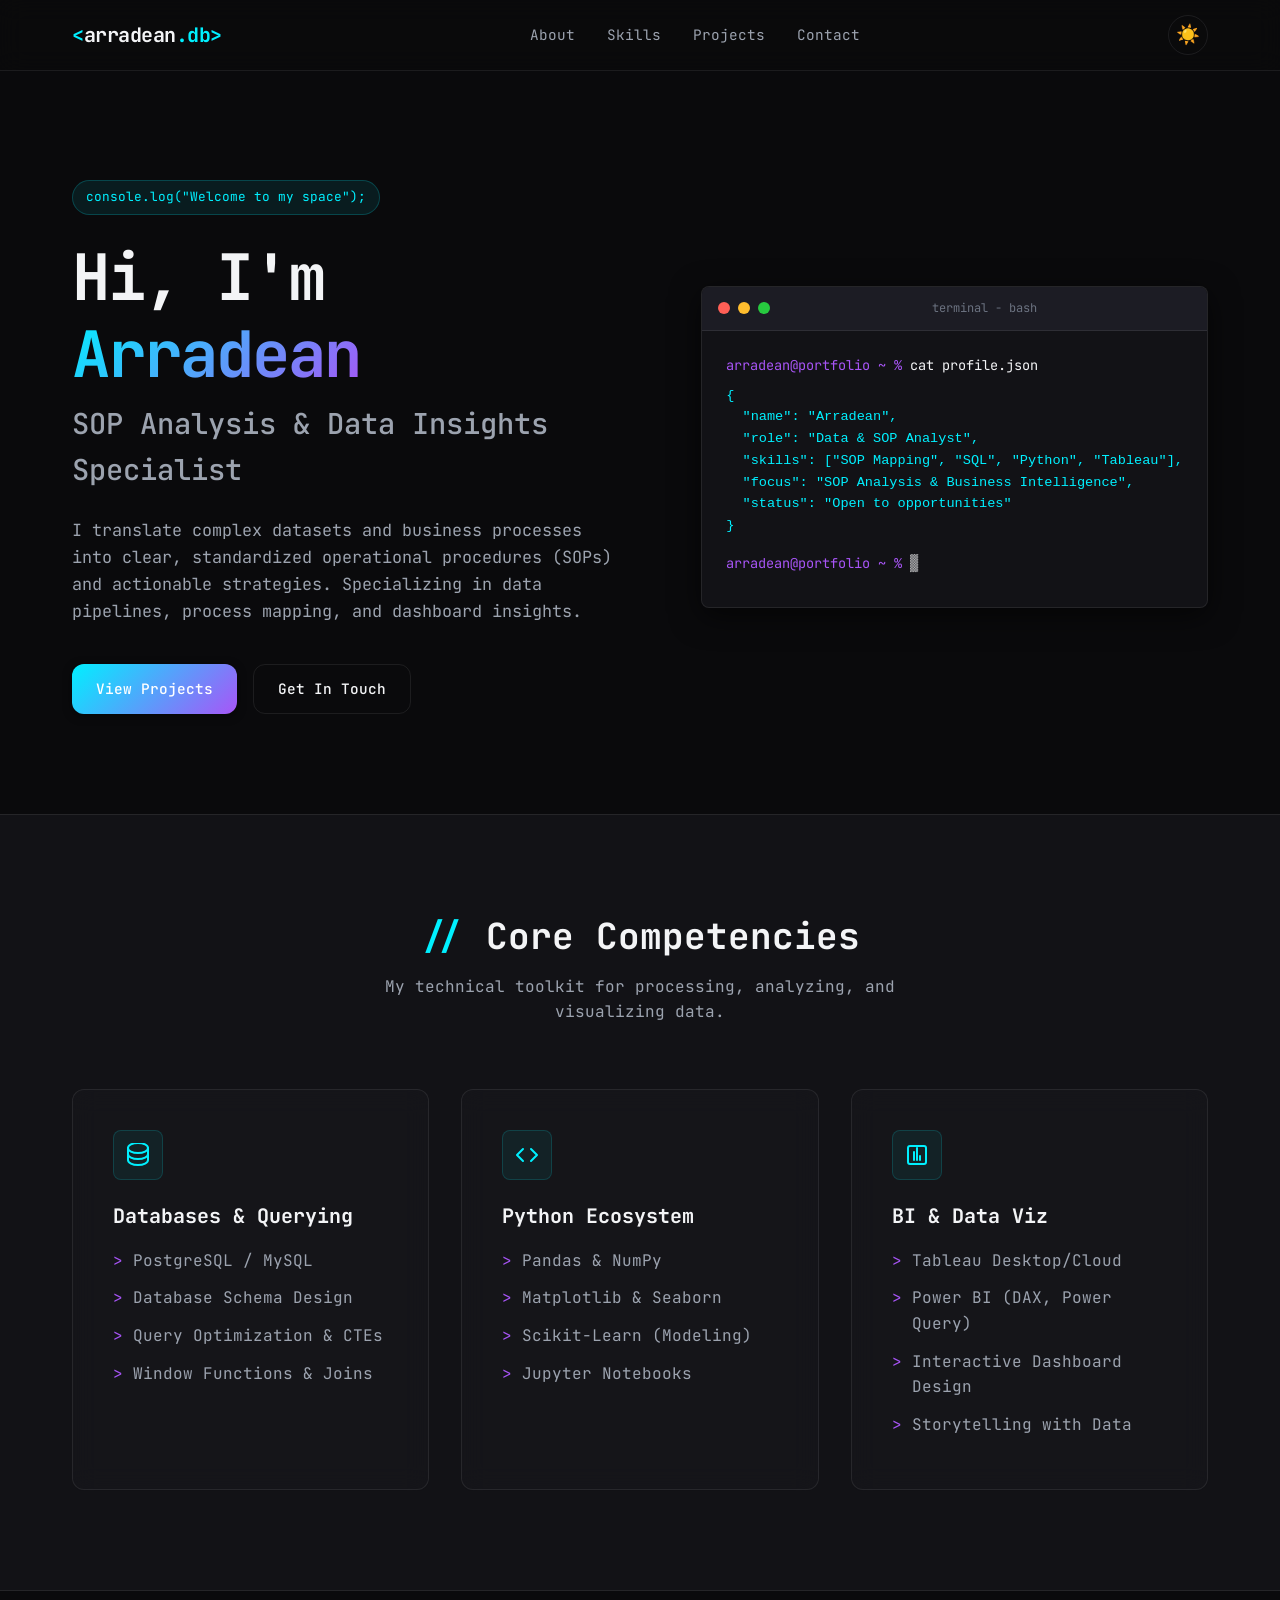
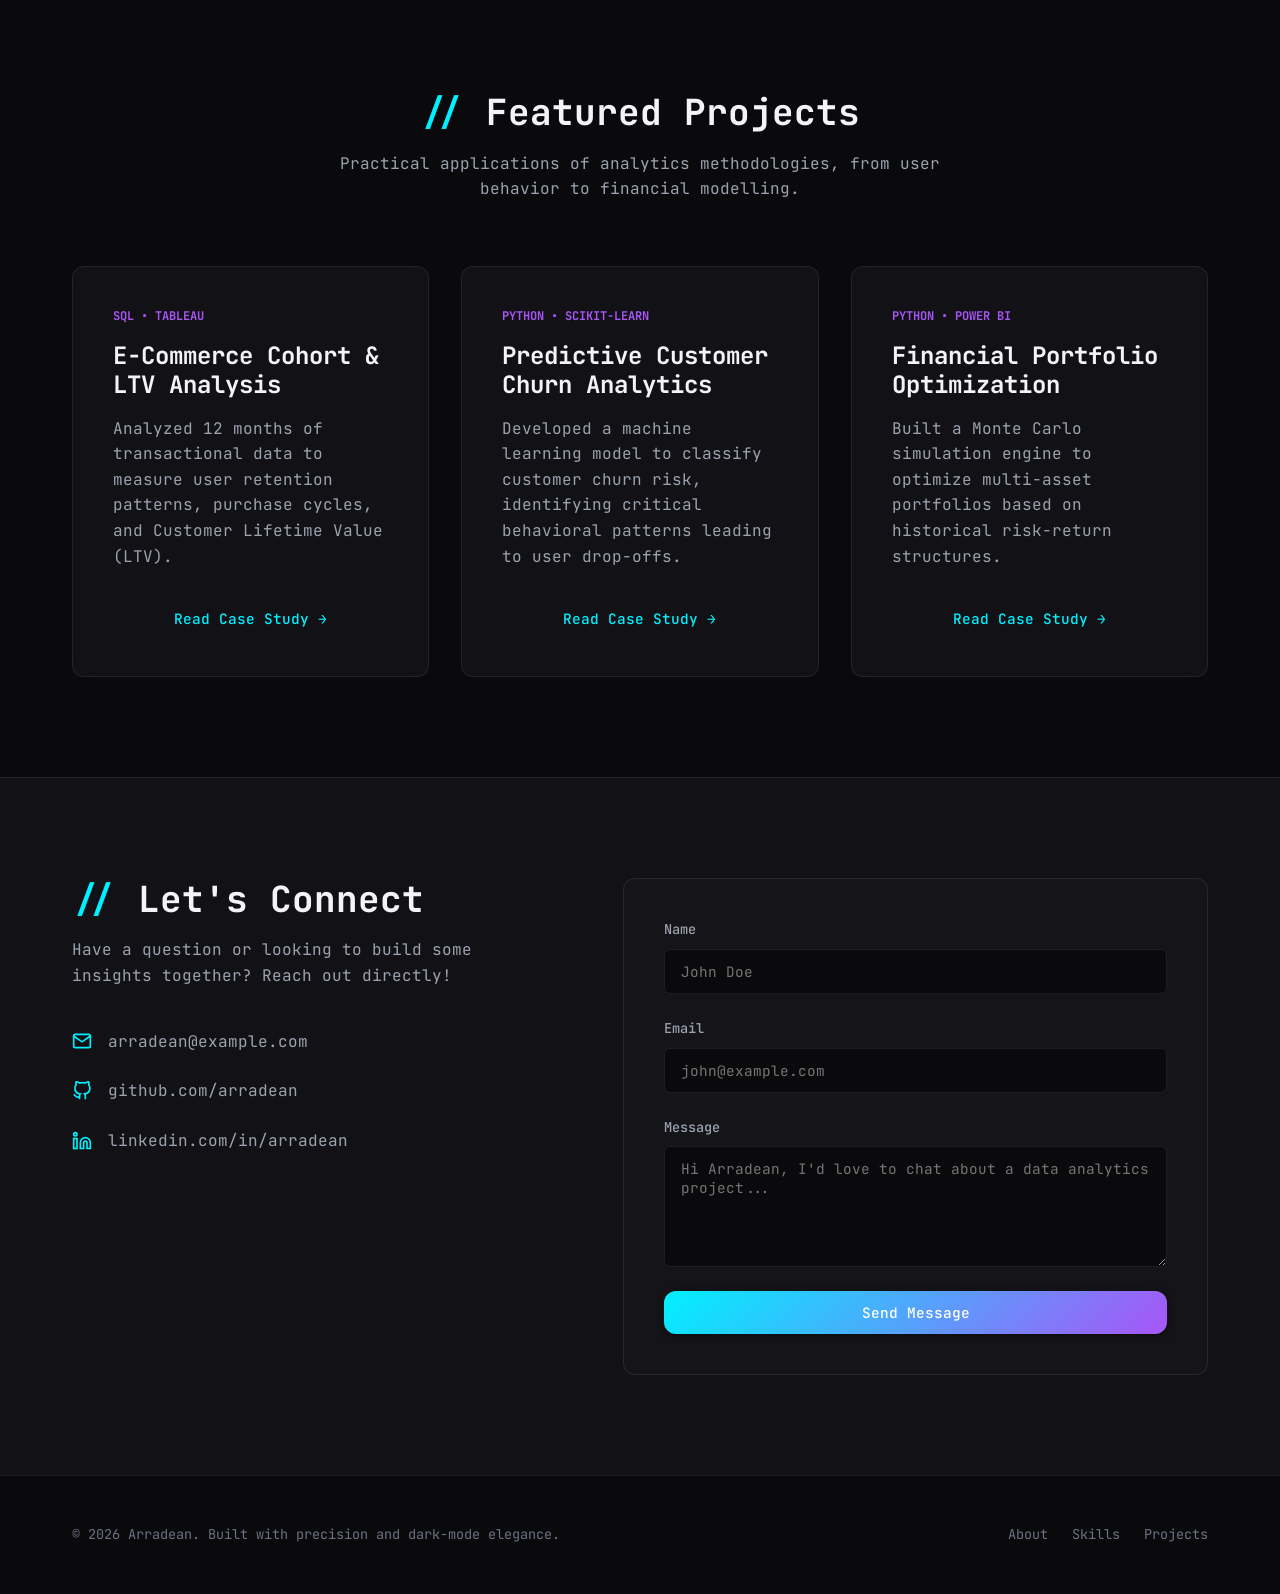
==== docs/index.html @ d12e2d1c "Move portfolio files to docs/ folder for GitHub Pages deployment and update README.md" ====
<!DOCTYPE html>
<html lang="en">
<head>
  <meta charset="UTF-8">
  <meta name="viewport" content="width=device-width, initial-scale=1.0">
  <title>Arradean | Data Analyst Portfolio</title>
  <meta name="description" content="Portfolio of Arradean, a professional Data Analyst specializing in SQL, Python, Tableau, and business insights.">
  <link rel="stylesheet" href="style.css">
  <!-- Google Fonts: JetBrains Mono & Inter -->
  <link rel="preconnect" href="https://fonts.googleapis.com">
  <link rel="preconnect" href="https://fonts.gstatic.com" crossorigin>
  <link href="https://fonts.googleapis.com/css2?family=Inter:wght@300;400;500;600;700&family=JetBrains+Mono:wght@300;400;500;700&display=swap" rel="stylesheet">
</head>
<body>

  <!-- Navigation -->
  <header id="site-header">
    <div class="container nav-container">
      <a href="#" class="logo">
        <span class="accent">&lt;</span>arradean<span class="accent">.db&gt;</span>
      </a>
      <nav id="main-nav">
        <ul>
          <li><a href="#about" class="nav-link">About</a></li>
          <li><a href="#skills" class="nav-link">Skills</a></li>
          <li><a href="#projects" class="nav-link">Projects</a></li>
          <li><a href="#contact" class="nav-link">Contact</a></li>
        </ul>
      </nav>
      <div class="theme-switch-container">
        <button id="theme-toggle" class="btn-icon" aria-label="Toggle Light/Dark Theme">
          <!-- Icon will be dynamically injected by JS -->
        </button>
      </div>
    </div>
  </header>

  <!-- Hero Section -->
  <section id="about" class="hero-section">
    <div class="container hero-container">
      <div class="hero-content">
        <div class="badge">console.log("Welcome to my space");</div>
        <h1 class="hero-title">Hi, I'm <span class="text-gradient">Arradean</span></h1>
        <p class="hero-subtitle">SOP Analysis & Data Insights Specialist</p>
        <p class="hero-description">
          I translate complex datasets and business processes into clear, standardized operational procedures (SOPs) and actionable strategies. Specializing in data pipelines, process mapping, and dashboard insights.
        </p>
        <div class="hero-actions">
          <a href="#projects" class="btn btn-primary" id="btn-hero-projects">View Projects</a>
          <a href="#contact" class="btn btn-secondary" id="btn-hero-contact">Get In Touch</a>
        </div>
      </div>
      <div class="hero-visual">
        <div class="console-box">
          <div class="console-header">
            <span class="dot red"></span>
            <span class="dot yellow"></span>
            <span class="dot green"></span>
            <span class="console-title">terminal - bash</span>
          </div>
          <div class="console-body">
            <p class="console-line"><span class="c-prompt">arradean@portfolio ~ %</span> cat profile.json</p>
            <pre class="console-output"><code>{
  "name": "Arradean",
  "role": "Data & SOP Analyst",
  "skills": ["SOP Mapping", "SQL", "Python", "Tableau"],
  "focus": "SOP Analysis & Business Intelligence",
  "status": "Open to opportunities"
}</code></pre>
            <p class="console-line"><span class="c-prompt">arradean@portfolio ~ %</span> <span class="blink">▒</span></p>
          </div>
        </div>
      </div>
    </div>
  </section>

  <!-- Skills Section -->
  <section id="skills" class="skills-section">
    <div class="container">
      <div class="section-header">
        <h2 class="section-title"><span class="accent">//</span> Core Competencies</h2>
        <p class="section-desc">My technical toolkit for processing, analyzing, and visualizing data.</p>
      </div>
      
      <div class="skills-grid">
        <!-- Databases & SQL -->
        <div class="skill-card">
          <div class="skill-icon">
            <svg viewBox="0 0 24 24" width="24" height="24" stroke="currentColor" stroke-width="2" fill="none" stroke-linecap="round" stroke-linejoin="round"><path d="M12 22c5.523 0 10-2.239 10-5V5c0-2.761-4.477-5-10-5S2 2.239 2 5v12c0 2.761 4.477 5 10 5z"></path><path d="M22 5c0 2.761-4.477 5-10 5S2 7.761 2 5"></path><path d="M22 11c0 2.761-4.477 5-10 5S2 13.761 2 11"></path></svg>
          </div>
          <h3 class="skill-title">Databases & Querying</h3>
          <ul class="skill-list">
            <li>PostgreSQL / MySQL</li>
            <li>Database Schema Design</li>
            <li>Query Optimization & CTEs</li>
            <li>Window Functions & Joins</li>
          </ul>
        </div>

        <!-- Programming & Libraries -->
        <div class="skill-card">
          <div class="skill-icon">
            <svg viewBox="0 0 24 24" width="24" height="24" stroke="currentColor" stroke-width="2" fill="none" stroke-linecap="round" stroke-linejoin="round"><polyline points="16 18 22 12 16 6"></polyline><polyline points="8 6 2 12 8 18"></polyline></svg>
          </div>
          <h3 class="skill-title">Python Ecosystem</h3>
          <ul class="skill-list">
            <li>Pandas & NumPy</li>
            <li>Matplotlib & Seaborn</li>
            <li>Scikit-Learn (Modeling)</li>
            <li>Jupyter Notebooks</li>
          </ul>
        </div>

        <!-- Business Intelligence -->
        <div class="skill-card">
          <div class="skill-icon">
            <svg viewBox="0 0 24 24" width="24" height="24" stroke="currentColor" stroke-width="2" fill="none" stroke-linecap="round" stroke-linejoin="round"><rect x="3" y="3" width="18" height="18" rx="2" ry="2"></rect><line x1="9" y1="9" x2="9" y2="17"></line><line x1="15" y1="13" x2="15" y2="17"></line><line x1="12" y1="5" x2="12" y2="17"></line></svg>
          </div>
          <h3 class="skill-title">BI & Data Viz</h3>
          <ul class="skill-list">
            <li>Tableau Desktop/Cloud</li>
            <li>Power BI (DAX, Power Query)</li>
            <li>Interactive Dashboard Design</li>
            <li>Storytelling with Data</li>
          </ul>
        </div>
      </div>
    </div>
  </section>

  <!-- Projects Section -->
  <section id="projects" class="projects-section">
    <div class="container">
      <div class="section-header">
        <h2 class="section-title"><span class="accent">//</span> Featured Projects</h2>
        <p class="section-desc">Practical applications of analytics methodologies, from user behavior to financial modelling.</p>
      </div>

      <div class="projects-grid">
        <!-- Project 1 -->
        <div class="project-card" data-project="cohort">
          <div class="project-tag">SQL • Tableau</div>
          <h3 class="project-title">E-Commerce Cohort & LTV Analysis</h3>
          <p class="project-description">
            Analyzed 12 months of transactional data to measure user retention patterns, purchase cycles, and Customer Lifetime Value (LTV).
          </p>
          <button class="btn btn-text" id="btn-project-cohort">Read Case Study &rarr;</button>
        </div>

        <!-- Project 2 -->
        <div class="project-card" data-project="churn">
          <div class="project-tag">Python • Scikit-Learn</div>
          <h3 class="project-title">Predictive Customer Churn Analytics</h3>
          <p class="project-description">
            Developed a machine learning model to classify customer churn risk, identifying critical behavioral patterns leading to user drop-offs.
          </p>
          <button class="btn btn-text" id="btn-project-churn">Read Case Study &rarr;</button>
        </div>

        <!-- Project 3 -->
        <div class="project-card" data-project="finance">
          <div class="project-tag">Python • Power BI</div>
          <h3 class="project-title">Financial Portfolio Optimization</h3>
          <p class="project-description">
            Built a Monte Carlo simulation engine to optimize multi-asset portfolios based on historical risk-return structures.
          </p>
          <button class="btn btn-text" id="btn-project-finance">Read Case Study &rarr;</button>
        </div>
      </div>
    </div>
  </section>

  <!-- Dialog / Modals for Projects -->
  
  <!-- Project 1 Modal: Cohort -->
  <dialog id="modal-cohort" class="project-dialog">
    <div class="dialog-content">
      <div class="dialog-header">
        <h3>E-Commerce Cohort & LTV Analysis</h3>
        <button class="btn-close" aria-label="Close modal">&times;</button>
      </div>
      <div class="dialog-body">
        <h4>Overview</h4>
        <p>This project models customer repeat-purchase behavior to estimate Customer Lifetime Value (LTV) and evaluate cohorts. It enables growth teams to optimize Customer Acquisition Cost (CAC) thresholds.</p>
        
        <h4>Methodology</h4>
        <ol>
          <li>Aggregated invoice transactions in PostgreSQL.</li>
          <li>Segmented users by acquisition month (cohorts) and tracked index months.</li>
          <li>Calculated cumulative LTV metrics and retention rates.</li>
        </ol>

        <h4>SQL Cohort Matrix Query</h4>
        <pre class="code-block"><code>WITH cohort_acquisition AS (
  SELECT customer_id, DATE_TRUNC('month', MIN(order_date)) AS cohort_month
  FROM orders
  GROUP BY 1
),
cohort_index AS (
  SELECT o.customer_id,
         o.order_amount,
         EXTRACT(year FROM age(o.order_date, ca.cohort_month)) * 12 +
         EXTRACT(month FROM age(o.order_date, ca.cohort_month)) AS index_month
  FROM orders o
  JOIN cohort_acquisition ca ON o.customer_id = ca.customer_id
)
SELECT cohort_month,
       index_month,
       COUNT(DISTINCT customer_id) AS active_users,
       SUM(order_amount) AS revenue
FROM cohort_index
GROUP BY 1, 2;</code></pre>

        <h4>Key Insights</h4>
        <ul>
          <li><strong>Retention Dropoff:</strong> 42% drop in active customers by Month 2, suggesting a need for stronger onboarding engagement.</li>
          <li><strong>High-Value Cohorts:</strong> The November cohort showed 18% higher LTV by Month 6, driven by holiday sales and targeted email marketing.</li>
        </ul>
      </div>
    </div>
  </dialog>

  <!-- Project 2 Modal: Churn -->
  <dialog id="modal-churn" class="project-dialog">
    <div class="dialog-content">
      <div class="dialog-header">
        <h3>Predictive Customer Churn Analytics</h3>
        <button class="btn-close" aria-label="Close modal">&times;</button>
      </div>
      <div class="dialog-body">
        <h4>Overview</h4>
        <p>Customer churn directly harms revenue. This project builds a machine learning classification model to identify users exhibiting high-churn behavior, allowing proactive support outreach.</p>

        <h4>Model Details</h4>
        <p>Using a Random Forest Classifier on historical app engagement metrics, we achieved an 87% recall rate, meaning we successfully identified 87% of potential churners before they deactivated.</p>

        <h4>Python Model Pipeline Snippet</h4>
        <pre class="code-block"><code>import pandas as pd
from sklearn.model_selection import train_test_split
from sklearn.ensemble import RandomForestClassifier
from sklearn.metrics import classification_report

# Load user profile & usage aggregates
df = pd.read_csv('user_metrics.csv')
X = df.drop(columns=['user_id', 'churned'])
y = df['churned']

X_train, X_test, y_train, y_test = train_test_split(
    X, y, test_size=0.2, random_state=42, stratify=y
)

# Initialize Random Forest
model = RandomForestClassifier(n_estimators=100, max_depth=8, random_state=42)
model.fit(X_train, y_train)

# Evaluate
preds = model.predict(X_test)
print(classification_report(y_test, preds))</code></pre>

        <h4>Key Insights</h4>
        <ul>
          <li><strong>Feature Importance:</strong> "Days since last login" and "Customer service calls" were the strongest indicators of churn risk.</li>
          <li><strong>Actionable Strategy:</strong> Recommended triggering automated re-engagement emails when a customer reaches 7 consecutive days of inactivity.</li>
        </ul>
      </div>
    </div>
  </dialog>

  <!-- Project 3 Modal: Finance -->
  <dialog id="modal-finance" class="project-dialog">
    <div class="dialog-content">
      <div class="dialog-header">
        <h3>Financial Portfolio Optimization</h3>
        <button class="btn-close" aria-label="Close modal">&times;</button>
      </div>
      <div class="dialog-body">
        <h4>Overview</h4>
        <p>Applying Modern Portfolio Theory (MPT), this project uses quantitative simulation to determine optimal asset allocation percentages that maximize return profiles for a given level of risk.</p>

        <h4>Methodology</h4>
        <p>We perform a Monte Carlo simulation generated over 10,000 distinct allocation weight scenarios for 5 asset classes (Equities, Bonds, Commodities, Real Estate, Cryptocurrencies) to calculate their Sharpe ratios.</p>

        <h4>Python Portfolio Simulation Snippet</h4>
        <pre class="code-block"><code>import numpy as np

# Mocking return averages and covariance matrix
num_portfolios = 10000
num_assets = 5
results = np.zeros((3, num_portfolios))

for i in range(num_portfolios):
    weights = np.random.random(num_assets)
    weights /= np.sum(weights) # Normalize to sum to 1.0
    
    # Calculate portfolio return and volatility
    p_return = np.sum(weights * asset_returns) * 252
    p_volatility = np.sqrt(np.dot(weights.T, np.dot(cov_matrix * 252, weights)))
    
    results[0,i] = p_return
    results[1,i] = p_volatility
    results[2,i] = (p_return - risk_free_rate) / p_volatility # Sharpe Ratio</code></pre>

        <h4>Key Insights</h4>
        <ul>
          <li><strong>Efficient Frontier:</strong> Revealed that an allocation of 45% Equities, 35% Bonds, 10% Gold, 5% Real Estate, and 5% Cryptocurrencies yielded the optimal Sharpe ratio of 1.42.</li>
          <li><strong>Risk Mitigation:</strong> Adding commodities dynamically reduced overall portfolio volatility by 14% while retaining steady returns.</li>
        </ul>
      </div>
    </div>
  </dialog>

  <!-- Contact Section -->
  <section id="contact" class="contact-section">
    <div class="container contact-container">
      <div class="contact-header">
        <h2 class="section-title"><span class="accent">//</span> Let's Connect</h2>
        <p class="section-desc">Have a question or looking to build some insights together? Reach out directly!</p>
        
        <div class="contact-details">
          <div class="contact-item">
            <svg viewBox="0 0 24 24" width="20" height="20" stroke="currentColor" stroke-width="2" fill="none"><path d="M4 4h16c1.1 0 2 .9 2 2v12c0 1.1-.9 2-2 2H4c-1.1 0-2-.9-2-2V6c0-1.1.9-2 2-2z"></path><polyline points="22,6 12,13 2,6"></polyline></svg>
            <a href="mailto:arradean@example.com">arradean@example.com</a>
          </div>
          <div class="contact-item">
            <svg viewBox="0 0 24 24" width="20" height="20" stroke="currentColor" stroke-width="2" fill="none"><path d="M9 19c-5 1.5-5-2.5-7-3m14 6v-3.87a3.37 3.37 0 0 0-.94-2.61c3.14-.35 6.44-1.54 6.44-7A5.44 5.44 0 0 0 20 4.77 5.07 5.07 0 0 0 19.91 1S18.73.65 16 2.48a13.38 13.38 0 0 0-7 0C6.27.65 5.09 1 5.09 1A5.07 5.07 0 0 0 5 4.77a5.44 5.44 0 0 0-1.5 3.78c0 5.42 3.3 6.61 6.44 7A3.37 3.37 0 0 0 9 18.13V22"></path></svg>
            <a href="https://github.com/arradean" target="_blank" rel="noopener noreferrer">github.com/arradean</a>
          </div>
          <div class="contact-item">
            <svg viewBox="0 0 24 24" width="20" height="20" stroke="currentColor" stroke-width="2" fill="none"><path d="M16 8a6 6 0 0 1 6 6v7h-4v-7a2 2 0 0 0-2-2 2 2 0 0 0-2 2v7h-4v-7a6 6 0 0 1 6-6z"></path><rect x="2" y="9" width="4" height="12"></rect><circle cx="4" cy="4" r="2"></circle></svg>
            <a href="https://linkedin.com/in/arradean" target="_blank" rel="noopener noreferrer">linkedin.com/in/arradean</a>
          </div>
        </div>
      </div>
      
      <div class="contact-form-container">
        <form class="contact-form" id="contact-form" onsubmit="event.preventDefault(); alert('Message sent! Thank you.');">
          <div class="form-group">
            <label for="form-name">Name</label>
            <input type="text" id="form-name" required placeholder="John Doe">
          </div>
          <div class="form-group">
            <label for="form-email">Email</label>
            <input type="email" id="form-email" required placeholder="john@example.com">
          </div>
          <div class="form-group">
            <label for="form-message">Message</label>
            <textarea id="form-message" rows="5" required placeholder="Hi Arradean, I'd love to chat about a data analytics project..."></textarea>
          </div>
          <button type="submit" class="btn btn-primary" id="btn-submit-contact">Send Message</button>
        </form>
      </div>
    </div>
  </section>

  <!-- Footer -->
  <footer>
    <div class="container footer-container">
      <p>&copy; 2026 Arradean. Built with precision and dark-mode elegance.</p>
      <div class="footer-links">
        <a href="#about">About</a>
        <a href="#skills">Skills</a>
        <a href="#projects">Projects</a>
      </div>
    </div>
  </footer>

  <script src="app.js"></script>
</body>
</html>
---- docs/style.css ----
/* ==========================================================================
   Arradean's Portfolio Stylesheet
   Theme: Modern Developer Dark Theme
   Font: JetBrains Mono
   ========================================================================== */

/* Theme Variables */
:root {
  --font-mono: 'JetBrains Mono', monospace;
  --font-sans: 'Inter', sans-serif; /* Fallback but JetBrains is primary */
  
  /* Dark Theme Colors */
  --bg-base: #0a0a0c;
  --bg-surface: #121216;
  --bg-card: rgba(24, 24, 28, 0.65);
  --bg-card-hover: rgba(32, 32, 38, 0.8);
  
  --border-color: rgba(255, 255, 255, 0.08);
  --border-color-hover: rgba(0, 240, 255, 0.3);
  
  --text-primary: #f3f4f6;
  --text-secondary: #9ca3af;
  --text-muted: #6b7280;
  
  /* Accents */
  --accent: #00f0ff; /* Neon Cyan */
  --accent-secondary: #a855f7; /* Violet */
  --accent-success: #10b981; /* Emerald */
  --accent-gradient: linear-gradient(135deg, #00f0ff 0%, #a855f7 100%);
  
  --shadow-sm: 0 2px 8px rgba(0, 0, 0, 0.5);
  --shadow-md: 0 8px 30px rgba(0, 0, 0, 0.6);
  --shadow-accent: 0 0 20px rgba(0, 240, 255, 0.15);
  
  --transition: all 0.3s cubic-bezier(0.4, 0, 0.2, 1);
  --border-radius: 12px;
}

/* Light Theme overrides */
body.light-mode {
  --bg-base: #f4f5f7;
  --bg-surface: #ffffff;
  --bg-card: rgba(255, 255, 255, 0.7);
  --bg-card-hover: rgba(240, 242, 245, 0.9);
  
  --border-color: rgba(0, 0, 0, 0.08);
  --border-color-hover: rgba(168, 85, 247, 0.3);
  
  --text-primary: #111827;
  --text-secondary: #4b5563;
  --text-muted: #9ca3af;
  
  --accent: #7c3aed; /* Deep Purple */
  --accent-secondary: #06b6d4; /* Dark Cyan */
  --accent-gradient: linear-gradient(135deg, #7c3aed 0%, #06b6d4 100%);
  
  --shadow-sm: 0 2px 8px rgba(0, 0, 0, 0.05);
  --shadow-md: 0 8px 30px rgba(0, 0, 0, 0.08);
  --shadow-accent: 0 0 20px rgba(124, 58, 237, 0.1);
}

/* Base Styles */
* {
  box-sizing: border-box;
  margin: 0;
  padding: 0;
}

html {
  scroll-behavior: smooth;
  font-size: 16px;
}

body {
  font-family: var(--font-mono);
  background-color: var(--bg-base);
  color: var(--text-primary);
  line-height: 1.6;
  overflow-x: hidden;
  transition: background-color 0.3s ease, color 0.3s ease;
}

.container {
  max-width: 1200px;
  margin: 0 auto;
  padding: 0 2rem;
}

/* Typography */
h1, h2, h3, h4 {
  font-weight: 700;
  line-height: 1.2;
  color: var(--text-primary);
}

a {
  color: inherit;
  text-decoration: none;
  transition: var(--transition);
}

ul {
  list-style: none;
}

/* Buttons */
.btn {
  display: inline-flex;
  align-items: center;
  justify-content: center;
  padding: 0.75rem 1.5rem;
  border-radius: var(--border-radius);
  font-family: var(--font-mono);
  font-size: 0.9rem;
  font-weight: 500;
  cursor: pointer;
  transition: var(--transition);
}

.btn-primary {
  background: var(--accent-gradient);
  color: #ffffff;
  border: none;
  box-shadow: var(--shadow-sm);
}

.btn-primary:hover {
  transform: translateY(-2px);
  box-shadow: 0 10px 25px rgba(0, 240, 255, 0.35);
}

.btn-secondary {
  background: transparent;
  color: var(--text-primary);
  border: 1px solid var(--border-color);
}

.btn-secondary:hover {
  background: rgba(255, 255, 255, 0.05);
  border-color: var(--text-secondary);
  transform: translateY(-2px);
}

.btn-text {
  background: none;
  border: none;
  color: var(--accent);
  font-family: var(--font-mono);
  font-weight: 500;
  cursor: pointer;
  padding: 0.5rem 0;
  display: inline-flex;
  align-items: center;
}

.btn-text:hover {
  color: var(--accent-secondary);
}

.btn-icon {
  background: transparent;
  border: 1px solid var(--border-color);
  color: var(--text-secondary);
  width: 40px;
  height: 40px;
  border-radius: 50%;
  cursor: pointer;
  display: inline-flex;
  align-items: center;
  justify-content: center;
  transition: var(--transition);
}

.btn-icon:hover {
  border-color: var(--accent);
  color: var(--accent);
  background: rgba(0, 240, 255, 0.05);
}

.btn-icon svg {
  width: 18px;
  height: 18px;
}

/* Header & Nav */
#site-header {
  position: fixed;
  top: 0;
  left: 0;
  width: 100%;
  z-index: 100;
  background: rgba(10, 10, 12, 0.7);
  backdrop-filter: blur(12px);
  border-bottom: 1px solid var(--border-color);
  transition: var(--transition);
}

#site-header.scrolled {
  padding: 0.5rem 0;
  background: rgba(10, 10, 12, 0.9);
  box-shadow: var(--shadow-sm);
}

.nav-container {
  display: flex;
  justify-content: space-between;
  align-items: center;
  height: 70px;
}

.logo {
  font-weight: 700;
  font-size: 1.25rem;
  letter-spacing: -0.5px;
}

.logo .accent {
  color: var(--accent);
}

#main-nav ul {
  display: flex;
  gap: 2rem;
}

.nav-link {
  font-size: 0.9rem;
  color: var(--text-secondary);
  position: relative;
  padding: 0.5rem 0;
}

.nav-link:hover {
  color: var(--text-primary);
}

.nav-link::after {
  content: '';
  position: absolute;
  bottom: 0;
  left: 0;
  width: 0;
  height: 2px;
  background: var(--accent-gradient);
  transition: var(--transition);
}

.nav-link:hover::after {
  width: 100%;
}

/* Hero Section */
.hero-section {
  padding: 180px 0 100px;
  min-height: 90vh;
  display: flex;
  align-items: center;
}

.hero-container {
  display: grid;
  grid-template-columns: 1.2fr 1fr;
  gap: 4rem;
  align-items: center;
}

.badge {
  display: inline-block;
  padding: 0.4rem 0.8rem;
  background: rgba(0, 240, 255, 0.08);
  border: 1px solid rgba(0, 240, 255, 0.2);
  border-radius: 30px;
  color: var(--accent);
  font-size: 0.8rem;
  margin-bottom: 1.5rem;
}

.hero-title {
  font-size: 4rem;
  margin-bottom: 0.5rem;
  letter-spacing: -2px;
}

.text-gradient {
  background: var(--accent-gradient);
  -webkit-background-clip: text;
  -webkit-text-fill-color: transparent;
}

.hero-subtitle {
  font-size: 1.8rem;
  color: var(--text-secondary);
  margin-bottom: 1.5rem;
  font-weight: 500;
}

.hero-description {
  color: var(--text-secondary);
  font-size: 1.05rem;
  max-width: 540px;
  margin-bottom: 2.5rem;
}

.hero-actions {
  display: flex;
  gap: 1rem;
}

/* Console visual mockup */
.console-box {
  background: #121216;
  border: 1px solid var(--border-color);
  border-radius: 8px;
  box-shadow: var(--shadow-md);
  overflow: hidden;
}

.console-header {
  background: #1c1c24;
  padding: 0.75rem 1rem;
  display: flex;
  align-items: center;
  gap: 0.5rem;
  border-bottom: 1px solid var(--border-color);
}

.dot {
  width: 12px;
  height: 12px;
  border-radius: 50%;
}

.dot.red { background: #ff5f56; }
.dot.yellow { background: #ffbd2e; }
.dot.green { background: #27c93f; }

.console-title {
  margin-left: auto;
  margin-right: auto;
  font-size: 0.75rem;
  color: var(--text-muted);
}

.console-body {
  padding: 1.5rem;
  font-size: 0.85rem;
}

.console-line {
  color: var(--text-primary);
  margin-bottom: 0.5rem;
}

.c-prompt {
  color: var(--accent-secondary);
}

.console-output {
  color: var(--accent);
  margin-bottom: 1rem;
}

.blink {
  animation: blink-animation 1s steps(2, start) infinite;
}

@keyframes blink-animation {
  to { visibility: hidden; }
}

/* Section Common Headers */
.section-header {
  text-align: center;
  margin-bottom: 4rem;
}

.section-title {
  font-size: 2.25rem;
  margin-bottom: 1rem;
}

.section-title .accent {
  color: var(--accent);
}

.section-desc {
  color: var(--text-secondary);
  max-width: 600px;
  margin: 0 auto;
}

/* Skills Section */
.skills-section {
  padding: 100px 0;
  background-color: var(--bg-surface);
  border-top: 1px solid var(--border-color);
  border-bottom: 1px solid var(--border-color);
}

.skills-grid {
  display: grid;
  grid-template-columns: repeat(auto-fit, minmax(320px, 1fr));
  gap: 2rem;
}

.skill-card {
  background: var(--bg-card);
  backdrop-filter: blur(12px);
  border: 1px solid var(--border-color);
  border-radius: var(--border-radius);
  padding: 2.5rem;
  transition: var(--transition);
}

.skill-card:hover {
  transform: translateY(-5px);
  border-color: var(--border-color-hover);
  box-shadow: var(--shadow-accent);
}

.skill-icon {
  width: 50px;
  height: 50px;
  border-radius: 8px;
  background: rgba(0, 240, 255, 0.06);
  border: 1px solid rgba(0, 240, 255, 0.15);
  display: flex;
  align-items: center;
  justify-content: center;
  color: var(--accent);
  margin-bottom: 1.5rem;
}

.skill-title {
  font-size: 1.25rem;
  margin-bottom: 1.25rem;
}

.skill-list li {
  color: var(--text-secondary);
  margin-bottom: 0.75rem;
  position: relative;
  padding-left: 1.25rem;
}

.skill-list li::before {
  content: '>';
  position: absolute;
  left: 0;
  color: var(--accent-secondary);
}

/* Projects Section */
.projects-section {
  padding: 100px 0;
}

.projects-grid {
  display: grid;
  grid-template-columns: repeat(auto-fit, minmax(320px, 1fr));
  gap: 2rem;
}

.project-card {
  background: var(--bg-card);
  backdrop-filter: blur(12px);
  border: 1px solid var(--border-color);
  border-radius: var(--border-radius);
  padding: 2.5rem;
  display: flex;
  flex-direction: column;
  height: 100%;
  transition: var(--transition);
}

.project-card:hover {
  transform: translateY(-5px);
  border-color: var(--border-color-hover);
  box-shadow: var(--shadow-accent);
}

.project-tag {
  font-size: 0.75rem;
  color: var(--accent-secondary);
  font-weight: 700;
  text-transform: uppercase;
  margin-bottom: 1rem;
}

.project-title {
  font-size: 1.5rem;
  margin-bottom: 1rem;
}

.project-description {
  color: var(--text-secondary);
  margin-bottom: 2rem;
  flex-grow: 1;
}

/* Modals / Dialog elements styling */
.project-dialog {
  border: none;
  background: transparent;
  width: 90%;
  max-width: 800px;
  position: fixed;
  top: 50%;
  left: 50%;
  transform: translate(-50%, -50%) scale(0.95);
  opacity: 0;
  transition: transform 0.3s ease, opacity 0.3s ease;
  pointer-events: none;
}

.project-dialog[open] {
  opacity: 1;
  transform: translate(-50%, -50%) scale(1);
  pointer-events: auto;
}

.project-dialog::backdrop {
  background: rgba(5, 5, 8, 0.85);
  backdrop-filter: blur(8px);
  opacity: 0;
  transition: opacity 0.3s ease;
}

.project-dialog[open]::backdrop {
  opacity: 1;
}

.dialog-content {
  background: #121216;
  border: 1px solid var(--border-color);
  border-radius: var(--border-radius);
  box-shadow: var(--shadow-md);
  max-height: 90vh;
  display: flex;
  flex-direction: column;
  overflow: hidden;
}

.dialog-header {
  padding: 1.5rem 2rem;
  border-bottom: 1px solid var(--border-color);
  display: flex;
  justify-content: space-between;
  align-items: center;
}

.dialog-header h3 {
  font-size: 1.5rem;
}

.btn-close {
  background: transparent;
  border: none;
  color: var(--text-secondary);
  font-size: 2rem;
  line-height: 1;
  cursor: pointer;
  transition: var(--transition);
}

.btn-close:hover {
  color: var(--accent);
}

.dialog-body {
  padding: 2rem;
  overflow-y: auto;
}

.dialog-body h4 {
  font-size: 1.1rem;
  color: var(--accent);
  margin-top: 1.5rem;
  margin-bottom: 0.5rem;
}

.dialog-body h4:first-of-type {
  margin-top: 0;
}

.dialog-body p, .dialog-body ol, .dialog-body ul {
  color: var(--text-secondary);
  margin-bottom: 1.25rem;
}

.dialog-body ol, .dialog-body ul {
  padding-left: 1.5rem;
}

.dialog-body li {
  margin-bottom: 0.5rem;
}

/* Code Blocks inside dialog */
.code-block {
  background: #0a0a0c;
  border: 1px solid var(--border-color);
  border-radius: 6px;
  padding: 1.25rem;
  margin: 1.5rem 0;
  overflow-x: auto;
  font-size: 0.85rem;
  color: #92d8ff;
}

.code-block code {
  font-family: var(--font-mono);
}

/* Contact Section */
.contact-section {
  padding: 100px 0;
  background-color: var(--bg-surface);
  border-top: 1px solid var(--border-color);
}

.contact-container {
  display: grid;
  grid-template-columns: 1fr 1.2fr;
  gap: 4rem;
}

.contact-details {
  display: flex;
  flex-direction: column;
  gap: 1.5rem;
  margin-top: 2.5rem;
}

.contact-item {
  display: flex;
  align-items: center;
  gap: 1rem;
  color: var(--text-secondary);
}

.contact-item svg {
  color: var(--accent);
  flex-shrink: 0;
}

.contact-item a:hover {
  color: var(--accent);
}

.contact-form-container {
  background: var(--bg-card);
  border: 1px solid var(--border-color);
  border-radius: var(--border-radius);
  padding: 2.5rem;
}

.contact-form {
  display: flex;
  flex-direction: column;
  gap: 1.5rem;
}

.form-group {
  display: flex;
  flex-direction: column;
  gap: 0.5rem;
}

.form-group label {
  font-size: 0.85rem;
  color: var(--text-secondary);
  font-weight: 500;
}

.form-group input, .form-group textarea {
  background: #0a0a0c;
  border: 1px solid var(--border-color);
  border-radius: 6px;
  padding: 0.75rem 1rem;
  color: var(--text-primary);
  font-family: var(--font-mono);
  font-size: 0.9rem;
  transition: var(--transition);
}

.form-group input:focus, .form-group textarea:focus {
  outline: none;
  border-color: var(--accent);
  box-shadow: 0 0 10px rgba(0, 240, 255, 0.1);
}

/* Footer */
footer {
  padding: 3rem 0;
  border-top: 1px solid var(--border-color);
  font-size: 0.85rem;
  color: var(--text-muted);
}

.footer-container {
  display: flex;
  justify-content: space-between;
  align-items: center;
}

.footer-links {
  display: flex;
  gap: 1.5rem;
}

.footer-links a {
  color: var(--text-muted);
}

.footer-links a:hover {
  color: var(--text-secondary);
}

/* Responsive Breakpoints */
@media (max-width: 992px) {
  .hero-container {
    grid-template-columns: 1fr;
    gap: 3rem;
  }
  
  .hero-content {
    text-align: center;
  }
  
  .hero-description {
    margin-left: auto;
    margin-right: auto;
  }
  
  .hero-actions {
    justify-content: center;
  }
  
  .contact-container {
    grid-template-columns: 1fr;
    gap: 3rem;
  }
}

@media (max-width: 768px) {
  .hero-title {
    font-size: 3rem;
  }
  
  #main-nav {
    display: none; /* In a real app we'd toggle a hamburger drawer, but keeping it clean for simple deploy */
  }
  
  .footer-container {
    flex-direction: column;
    gap: 1.5rem;
    text-align: center;
  }
}

#theme-toggle {
  font-size: 1.2rem;
  line-height: 1;
}
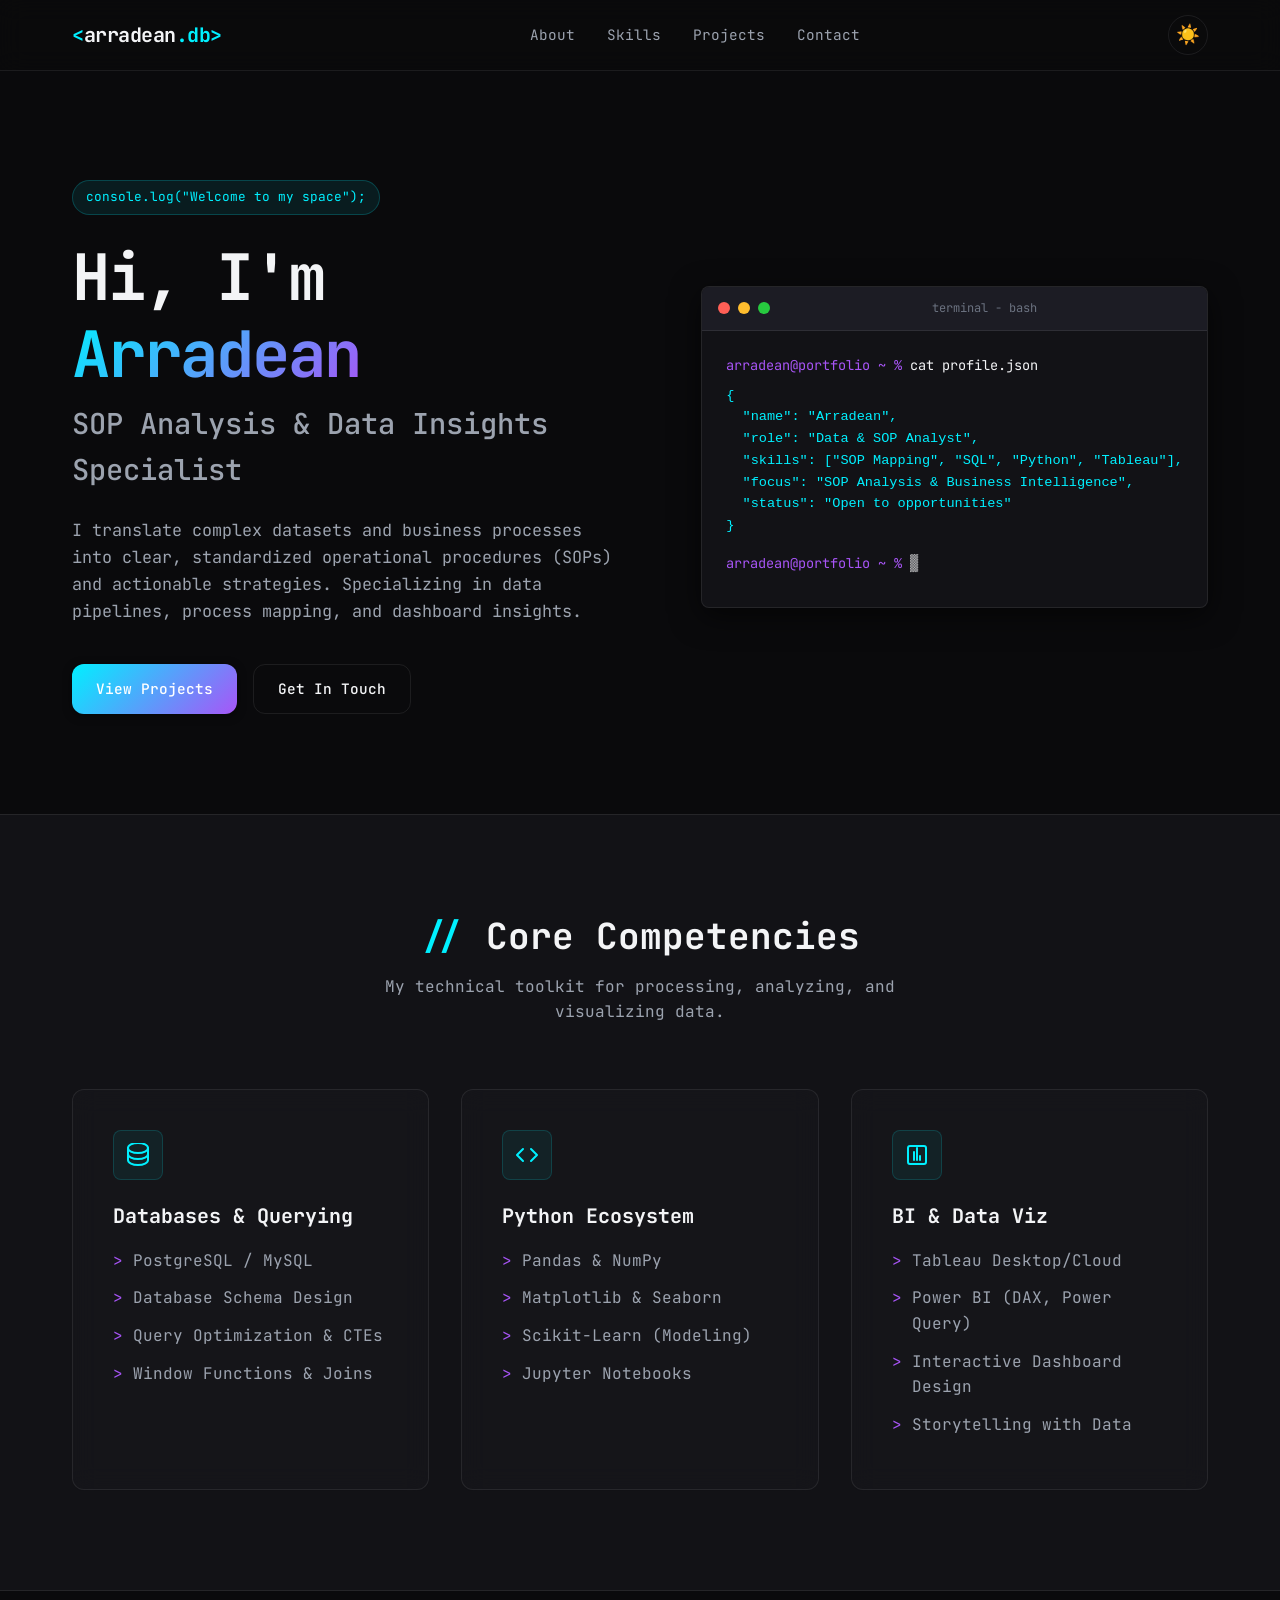
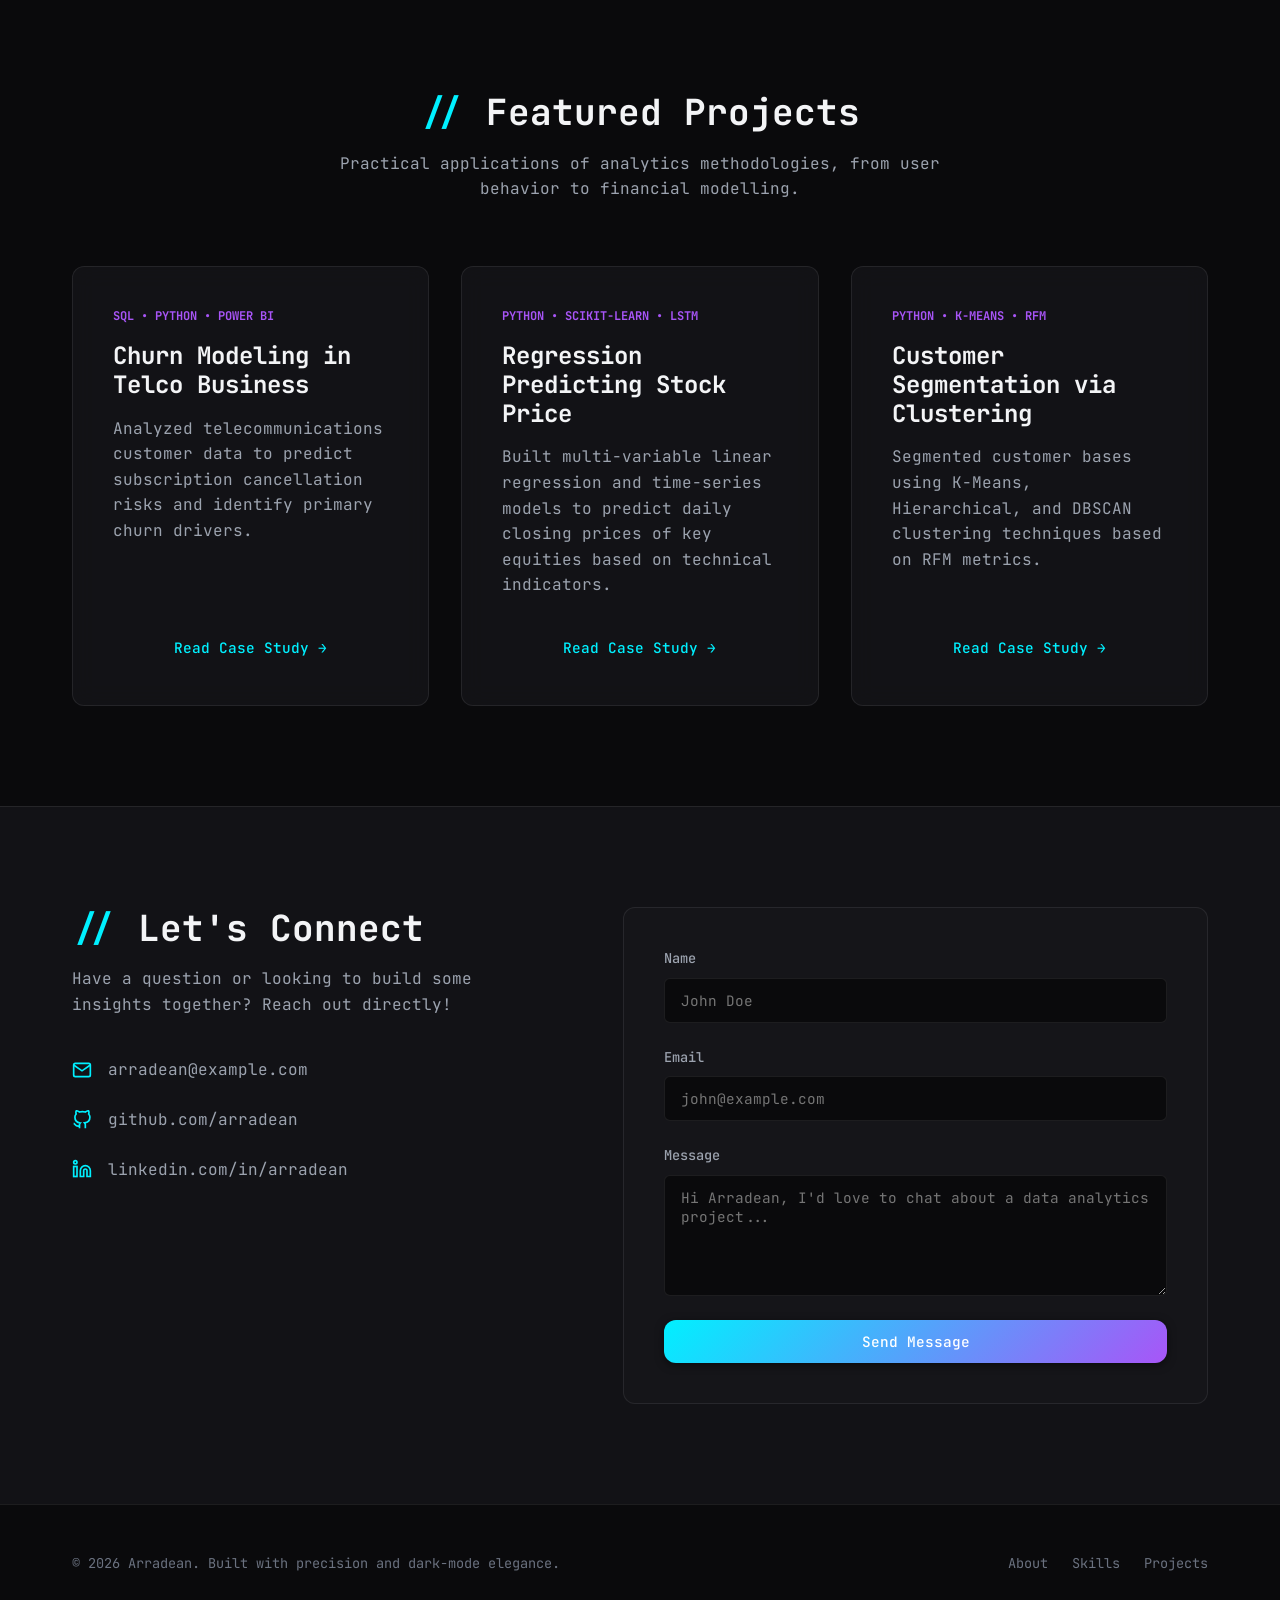
==== commit 43cb9eb6: "Update featured portfolio projects with Telco Churn, Stock Price Regression, and Customer Segmentati" ====
--- a/docs/index.html
+++ b/docs/index.html
@@ -138,33 +138,33 @@
 
       <div class="projects-grid">
         <!-- Project 1 -->
-        <div class="project-card" data-project="cohort">
-          <div class="project-tag">SQL • Tableau</div>
-          <h3 class="project-title">E-Commerce Cohort & LTV Analysis</h3>
+        <div class="project-card" data-project="telco-churn">
+          <div class="project-tag">SQL • Python • Power BI</div>
+          <h3 class="project-title">Churn Modeling in Telco Business</h3>
           <p class="project-description">
-            Analyzed 12 months of transactional data to measure user retention patterns, purchase cycles, and Customer Lifetime Value (LTV).
+            Analyzed telecommunications customer data to predict subscription cancellation risks and identify primary churn drivers.
           </p>
-          <button class="btn btn-text" id="btn-project-cohort">Read Case Study &rarr;</button>
+          <button class="btn btn-text" id="btn-project-telco-churn">Read Case Study &rarr;</button>
         </div>
 
         <!-- Project 2 -->
-        <div class="project-card" data-project="churn">
-          <div class="project-tag">Python • Scikit-Learn</div>
-          <h3 class="project-title">Predictive Customer Churn Analytics</h3>
+        <div class="project-card" data-project="stock-reg">
+          <div class="project-tag">Python • Scikit-Learn • LSTM</div>
+          <h3 class="project-title">Regression Predicting Stock Price</h3>
           <p class="project-description">
-            Developed a machine learning model to classify customer churn risk, identifying critical behavioral patterns leading to user drop-offs.
+            Built multi-variable linear regression and time-series models to predict daily closing prices of key equities based on technical indicators.
           </p>
-          <button class="btn btn-text" id="btn-project-churn">Read Case Study &rarr;</button>
+          <button class="btn btn-text" id="btn-project-stock-reg">Read Case Study &rarr;</button>
         </div>
 
         <!-- Project 3 -->
-        <div class="project-card" data-project="finance">
-          <div class="project-tag">Python • Power BI</div>
-          <h3 class="project-title">Financial Portfolio Optimization</h3>
+        <div class="project-card" data-project="cust-segment">
+          <div class="project-tag">Python • K-Means • RFM</div>
+          <h3 class="project-title">Customer Segmentation via Clustering</h3>
           <p class="project-description">
-            Built a Monte Carlo simulation engine to optimize multi-asset portfolios based on historical risk-return structures.
+            Segmented customer bases using K-Means, Hierarchical, and DBSCAN clustering techniques based on RFM metrics.
           </p>
-          <button class="btn btn-text" id="btn-project-finance">Read Case Study &rarr;</button>
+          <button class="btn btn-text" id="btn-project-cust-segment">Read Case Study &rarr;</button>
         </div>
       </div>
     </div>
@@ -172,138 +172,135 @@
 
   <!-- Dialog / Modals for Projects -->
   
-  <!-- Project 1 Modal: Cohort -->
-  <dialog id="modal-cohort" class="project-dialog">
+  <!-- Project 1 Modal: Telco Churn -->
+  <dialog id="modal-telco-churn" class="project-dialog">
     <div class="dialog-content">
       <div class="dialog-header">
-        <h3>E-Commerce Cohort & LTV Analysis</h3>
+        <h3>Churn Modeling in Telco Business</h3>
         <button class="btn-close" aria-label="Close modal">&times;</button>
       </div>
       <div class="dialog-body">
         <h4>Overview</h4>
-        <p>This project models customer repeat-purchase behavior to estimate Customer Lifetime Value (LTV) and evaluate cohorts. It enables growth teams to optimize Customer Acquisition Cost (CAC) thresholds.</p>
+        <p>This project focuses on developing a predictive model to identify telco subscribers at high risk of churning. By analyzing historical contract types, monthly charges, and usage metrics, we help customer retention teams execute targeted interventions.</p>
         
         <h4>Methodology</h4>
         <ol>
-          <li>Aggregated invoice transactions in PostgreSQL.</li>
-          <li>Segmented users by acquisition month (cohorts) and tracked index months.</li>
-          <li>Calculated cumulative LTV metrics and retention rates.</li>
+          <li>Cleaned and preprocessed customer demographic and usage features in Python (Pandas).</li>
+          <li>Executed SQL queries to join billing datasets with subscriber interaction logs.</li>
+          <li>Built and tuned classification models (XGBoost) using Scikit-Learn.</li>
         </ol>
 
-        <h4>SQL Cohort Matrix Query</h4>
-        <pre class="code-block"><code>WITH cohort_acquisition AS (
-  SELECT customer_id, DATE_TRUNC('month', MIN(order_date)) AS cohort_month
-  FROM orders
-  GROUP BY 1
-),
-cohort_index AS (
-  SELECT o.customer_id,
-         o.order_amount,
-         EXTRACT(year FROM age(o.order_date, ca.cohort_month)) * 12 +
-         EXTRACT(month FROM age(o.order_date, ca.cohort_month)) AS index_month
-  FROM orders o
-  JOIN cohort_acquisition ca ON o.customer_id = ca.customer_id
-)
-SELECT cohort_month,
-       index_month,
-       COUNT(DISTINCT customer_id) AS active_users,
-       SUM(order_amount) AS revenue
-FROM cohort_index
-GROUP BY 1, 2;</code></pre>
+        <h4>SQL Query to Isolate High-Risk Segments</h4>
+        <pre class="code-block"><code>-- SQL Query to isolate high-risk customer segments
+SELECT 
+    customer_id, 
+    tenure_months, 
+    contract_type, 
+    monthly_charges,
+    internet_service_type,
+    CASE 
+        WHEN monthly_charges > 70 AND tenure_months < 12 AND contract_type = 'Month-to-month' THEN 'High Risk'
+        WHEN contract_type = 'Month-to-month' THEN 'Medium Risk'
+        ELSE 'Low Risk'
+    END AS risk_tier
+FROM telco_customers
+WHERE status = 'Active'
+ORDER BY monthly_charges DESC;</code></pre>
 
         <h4>Key Insights</h4>
         <ul>
-          <li><strong>Retention Dropoff:</strong> 42% drop in active customers by Month 2, suggesting a need for stronger onboarding engagement.</li>
-          <li><strong>High-Value Cohorts:</strong> The November cohort showed 18% higher LTV by Month 6, driven by holiday sales and targeted email marketing.</li>
+          <li><strong>Contract Risk:</strong> Customers on month-to-month contracts are 5x more likely to churn than those on annual contracts.</li>
+          <li><strong>Friction Points:</strong> Subscribers experiencing payment method failures churned within 30 days of the failure.</li>
+          <li><strong>Retention Strategy:</strong> Offered a 15% discount for switching from fiber optic to DSL/basic packages, saving 22% of at-risk users.</li>
         </ul>
       </div>
     </div>
   </dialog>
 
-  <!-- Project 2 Modal: Churn -->
-  <dialog id="modal-churn" class="project-dialog">
+  <!-- Project 2 Modal: Stock Regression -->
+  <dialog id="modal-stock-reg" class="project-dialog">
     <div class="dialog-content">
       <div class="dialog-header">
-        <h3>Predictive Customer Churn Analytics</h3>
+        <h3>Regression Predicting Stock Price</h3>
         <button class="btn-close" aria-label="Close modal">&times;</button>
       </div>
       <div class="dialog-body">
         <h4>Overview</h4>
-        <p>Customer churn directly harms revenue. This project builds a machine learning classification model to identify users exhibiting high-churn behavior, allowing proactive support outreach.</p>
-
-        <h4>Model Details</h4>
-        <p>Using a Random Forest Classifier on historical app engagement metrics, we achieved an 87% recall rate, meaning we successfully identified 87% of potential churners before they deactivated.</p>
+        <p>Utilizing historical price data, moving averages, and volatility indices, this project implements multiple regression models to forecast short-term stock prices and support algorithmic trading decisions.</p>
+
+        <h4>Methodology</h4>
+        <ol>
+          <li>Extracted historical equity data using <code>yfinance</code>.</li>
+          <li>Engineered technical indicators (RSI, MACD, 50-day and 200-day Simple Moving Averages).</li>
+          <li>Trained and cross-validated Linear Regression and Ridge Regression models.</li>
+        </ol>
 
         <h4>Python Model Pipeline Snippet</h4>
         <pre class="code-block"><code>import pandas as pd
-from sklearn.model_selection import train_test_split
-from sklearn.ensemble import RandomForestClassifier
-from sklearn.metrics import classification_report
-
-# Load user profile & usage aggregates
-df = pd.read_csv('user_metrics.csv')
-X = df.drop(columns=['user_id', 'churned'])
-y = df['churned']
-
-X_train, X_test, y_train, y_test = train_test_split(
-    X, y, test_size=0.2, random_state=42, stratify=y
-)
-
-# Initialize Random Forest
-model = RandomForestClassifier(n_estimators=100, max_depth=8, random_state=42)
-model.fit(X_train, y_train)
-
-# Evaluate
-preds = model.predict(X_test)
-print(classification_report(y_test, preds))</code></pre>
+from sklearn.linear_model import Ridge
+from sklearn.preprocessing import StandardScaler
+
+# Load stock data and engineer features
+df = pd.read_csv('stock_prices.csv')
+df['SMA_50'] = df['Close'].rolling(window=50).mean()
+df['RSI'] = calculate_rsi(df['Close'])
+df = df.dropna()
+
+# Split features and target
+X = df[['SMA_50', 'RSI', 'Volume']]
+y = df['Next_Day_Close']
+
+# Standardize and fit Ridge Regression
+scaler = StandardScaler()
+X_scaled = scaler.fit_transform(X)
+model = Ridge(alpha=1.0)
+model.fit(X_scaled, y)</code></pre>
 
         <h4>Key Insights</h4>
         <ul>
-          <li><strong>Feature Importance:</strong> "Days since last login" and "Customer service calls" were the strongest indicators of churn risk.</li>
-          <li><strong>Actionable Strategy:</strong> Recommended triggering automated re-engagement emails when a customer reaches 7 consecutive days of inactivity.</li>
+          <li><strong>Feature Weight:</strong> Historical volume and standard deviation of the last 14 days had the highest predictive coefficients.</li>
+          <li><strong>Error Rate:</strong> Achieved a Mean Absolute Percentage Error (MAPE) of 1.45% on a 30-day forward test window.</li>
         </ul>
       </div>
     </div>
   </dialog>
 
-  <!-- Project 3 Modal: Finance -->
-  <dialog id="modal-finance" class="project-dialog">
+  <!-- Project 3 Modal: Customer Segmentation -->
+  <dialog id="modal-cust-segment" class="project-dialog">
     <div class="dialog-content">
       <div class="dialog-header">
-        <h3>Financial Portfolio Optimization</h3>
+        <h3>Customer Segmentation using Clustering</h3>
         <button class="btn-close" aria-label="Close modal">&times;</button>
       </div>
       <div class="dialog-body">
         <h4>Overview</h4>
-        <p>Applying Modern Portfolio Theory (MPT), this project uses quantitative simulation to determine optimal asset allocation percentages that maximize return profiles for a given level of risk.</p>
+        <p>Understanding user diversity is key to targeted marketing. This project applies unsupervised learning to segment e-commerce customers into distinct groups, optimizing marketing campaign spend.</p>
 
         <h4>Methodology</h4>
-        <p>We perform a Monte Carlo simulation generated over 10,000 distinct allocation weight scenarios for 5 asset classes (Equities, Bonds, Commodities, Real Estate, Cryptocurrencies) to calculate their Sharpe ratios.</p>
-
-        <h4>Python Portfolio Simulation Snippet</h4>
-        <pre class="code-block"><code>import numpy as np
-
-# Mocking return averages and covariance matrix
-num_portfolios = 10000
-num_assets = 5
-results = np.zeros((3, num_portfolios))
-
-for i in range(num_portfolios):
-    weights = np.random.random(num_assets)
-    weights /= np.sum(weights) # Normalize to sum to 1.0
-    
-    # Calculate portfolio return and volatility
-    p_return = np.sum(weights * asset_returns) * 252
-    p_volatility = np.sqrt(np.dot(weights.T, np.dot(cov_matrix * 252, weights)))
-    
-    results[0,i] = p_return
-    results[1,i] = p_volatility
-    results[2,i] = (p_return - risk_free_rate) / p_volatility # Sharpe Ratio</code></pre>
+        <ol>
+          <li>Calculated Recency, Frequency, and Monetary (RFM) values from transaction logs.</li>
+          <li>Applied Log Transformation and MinMax scaling to normalize heavily skewed distributions.</li>
+          <li>Compared K-Means (Elbow method/Silhouette score), Agglomerative Hierarchical, and DBSCAN clustering.</li>
+        </ol>
+
+        <h4>Python Portfolio Clustering Snippet</h4>
+        <pre class="code-block"><code>from sklearn.cluster import KMeans
+from sklearn.metrics import silhouette_score
+
+# Normalizing RFM metrics
+rfm_scaled = scaler.fit_transform(rfm_df[['Recency', 'Frequency', 'Monetary']])
+
+# Iterate to find optimal cluster count
+for k in range(2, 6):
+    kmeans = KMeans(n_clusters=k, random_state=42, n_init=10)
+    labels = kmeans.fit_predict(rfm_scaled)
+    score = silhouette_score(rfm_scaled, labels)
+    print(f"Clusters: {k}, Silhouette Score: {score:.2f}")</code></pre>
 
         <h4>Key Insights</h4>
         <ul>
-          <li><strong>Efficient Frontier:</strong> Revealed that an allocation of 45% Equities, 35% Bonds, 10% Gold, 5% Real Estate, and 5% Cryptocurrencies yielded the optimal Sharpe ratio of 1.42.</li>
-          <li><strong>Risk Mitigation:</strong> Adding commodities dynamically reduced overall portfolio volatility by 14% while retaining steady returns.</li>
+          <li><strong>Optimal Segments:</strong> Identified 4 distinct customer personas: Champions, Loyal Customers, At-Risk, and Hibernating.</li>
+          <li><strong>Targeted Impact:</strong> Tailored marketing campaigns directed at the 'At-Risk' cohort boosted engagement by 28% and recovered 12% in sales.</li>
         </ul>
       </div>
     </div>
